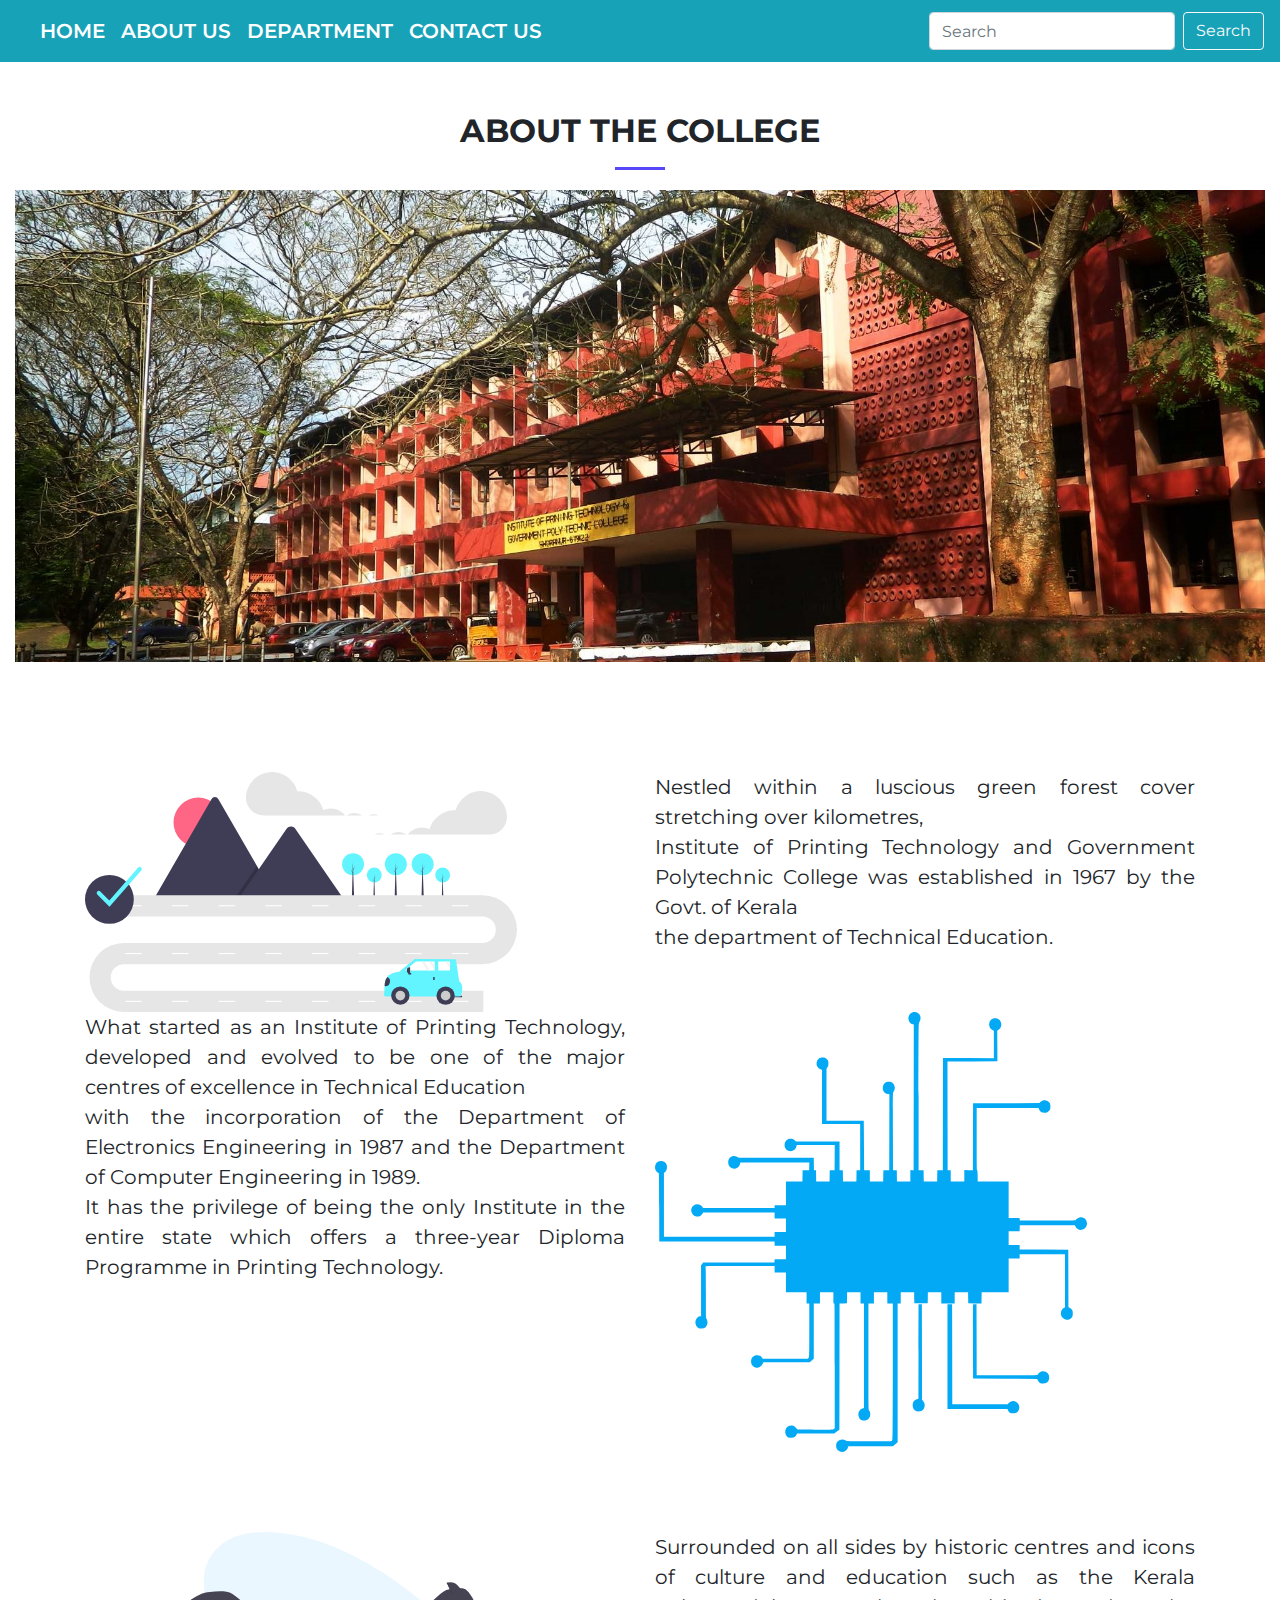
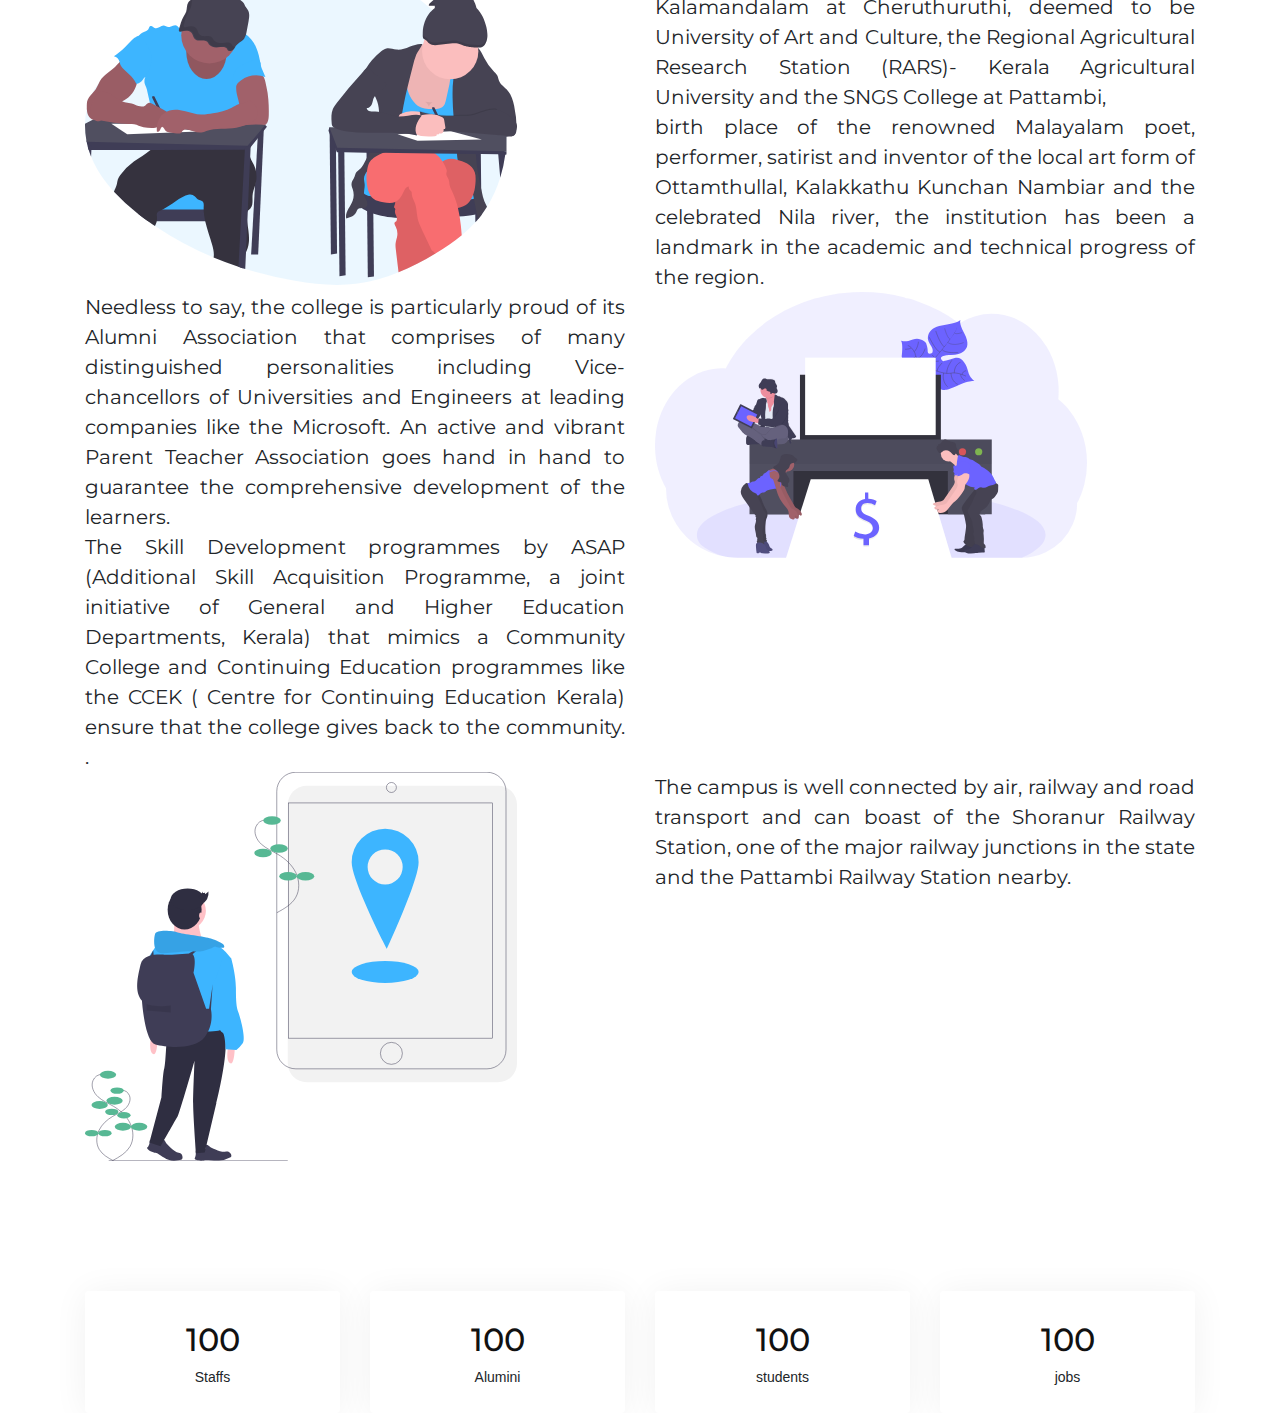
==== test.html @ ee3d0a94 "changed" ====
<!DOCTYPE html>
<html lang="en">
<head>
    <meta charset="UTF-8">
    <meta name="viewport" content="width=device-width, initial-scale=1.0">
    <title>Document</title>
    <link rel="stylesheet" href="assets/css/style.css">
    <link rel="stylesheet" href="https://cdn.jsdelivr.net/npm/bootstrap@4.5.3/dist/css/bootstrap.min.css">

</head>
<body>
    <nav  class="navbar sticky-top navbar-expand-lg navbar-dark">
        <a class="navbar-brand" href="#"><img src="assetS/img/ipt(1)(1).png" alt=""></a>
        <button class="navbar-toggler" type="button" data-toggle="collapse" data-target="#navbarSupportedContent"
            aria-controls="navbarSupportedContent" aria-expanded="false" aria-label="Toggle navigation">
            <span class="navbar-toggler-icon"></span>
        </button>

        <div class="collapse navbar-collapse" id="navbarSupportedContent">
            <ul class="navbar-nav mr-auto">
                <li class="nav-item active">
                    <a class="nav-link" href="#">Home <span class="sr-only">(current)</span></a>
                </li>
                <li class="nav-item">
                    <a class="nav-link" href="#about">About us</a>
                </li>

                <li class="nav-item">
                    <a class="nav-link" href="#departments">Department</a>
                </li>

                <li class="nav-item">
                    <a class="nav-link" href="#contact">Contact us</a>
                </li>
                
            </ul>
            <form class="form-inline my-2 my-lg-0">
                <input class="form-control mr-sm-2" type="search" placeholder="Search" aria-label="Search">
                <button class="btn btn-outline-light my-2 my-sm-0" type="submit">Search</button>
            </form>
        </div>
    </nav>




      <!-- ======= About Section ======= -->
    <section id="about" class="about">
       
        <div class="container-fluid">
            <div class="section-title">
                <h2>ABOUT THE COLLEGE</h2>
                <div class="img">
                 <img src="assets/img/DSCN2295-01.jpg" class="img-fluid " alt="responsive Image">
                </div>
                
            </div>
        </div>
    </section>
    <!-- End About Section -->



    <!-- ======= mission vission Section ======= -->
    <section id="mission" class="mission">
        <div class="container">
            <div class="section-title">
              </div>
            

            <div class="row">
                <div class="col-lg-6 order-1 order-lg" data-aos="zoom-in" data-aos-delay="150">
                    
                    <img src="assets/img/forest.svg" class="img-fluid" alt="">
                
                </div>
                <div class="col-lg-6 pt-4 pt-lg-0 order-2 order-lg-1 content" data-aos="fade-right">
                    
                    <p style="font-size: 20px; text-align: justify;">
                        Nestled within a luscious green forest cover stretching over kilometres,<br>
                         Institute of Printing Technology and Government Polytechnic College was established in 1967 by the Govt. of Kerala<br>
                          the department of Technical Education. 
                    </p>
                    <!-- <a href="#" class="read-more">Read More <i class="icofont-long-arrow-right"></i></a> -->
                </div>
            </div>

            <div class="row">
                <div class="col-lg-6 order-1 order-lg-2" data-aos="zoom-in" data-aos-delay="150">
                    
                    <img src="assets/img/technology.svg" class="img-fluid" alt="">
                
                </div>
                <div class="col-lg-6 pt-4 pt-lg-0 order-2 order-lg-1 content" data-aos="fade-right">
                    
                    <p class="missionpoint" style="font-size: 20px; text-align: justify;">
                        What started as an Institute of Printing Technology, developed and evolved to be one of the major centres of excellence in Technical Education <br>
                        with the incorporation of the Department of Electronics Engineering in 1987 and the Department of Computer Engineering in 1989.<br>
                         It has the privilege of being the only Institute in the entire state which offers a three-year Diploma Programme in Printing Technology. 
                    <!-- <a href="#" class="read-more">Read More <i class="icofont-long-arrow-right"></i></a> -->
                </div>
            </div>

        </div>


         <section id="mission" class="about">
            <div class="container">
                <div class="section-title">
                  </div>
                 
    
                <div class="row">
                    <div class="col-lg-6 order-1 order-lg" data-aos="zoom-in" data-aos-delay="150">
                        <img src="assets/img/study.svg" class="img-fluid" alt="">
                    </div>
                    <div class="col-lg-6 pt-4 pt-lg-0 order-2 order-lg-1 content" data-aos="fade-right">
                        
                        <p style="font-size: 20px; text-align: justify;">
                        Surrounded on all sides by historic centres and icons of culture and education such as the Kerala Kalamandalam at Cheruthuruthi, deemed to be University of Art and Culture, the Regional Agricultural Research Station (RARS)- Kerala Agricultural University and the SNGS College at Pattambi,
                         <br> birth place of the renowned Malayalam poet, performer, satirist and inventor of the local art form of Ottamthullal, Kalakkathu Kunchan Nambiar and the celebrated Nila river, the institution has been a landmark in the academic and technical progress of the region. 

                        </p>
                        <!-- <a href="#" class="read-more">Read More <i class="icofont-long-arrow-right"></i></a> -->
                    </div>
                </div>
    
                <div class="row">
                    <div class="col-lg-6 order-1 order-lg-2" data-aos="zoom-in" data-aos-delay="150">
                        <img src="assets/img/PRINTING.svg" class="img-fluid" alt="">
                    </div>
                    <div class="col-lg-6 pt-4 pt-lg-0 order-2 order-lg-1 content" data-aos="fade-right">
                        
                        <p class="missionpoint" style="font-size: 20px; text-align: justify;">
                            Needless to say, the college is particularly proud of its Alumni Association that comprises of many distinguished personalities including Vice-chancellors of Universities and Engineers at leading companies like the Microsoft. An active and vibrant Parent Teacher Association goes hand in hand to guarantee the comprehensive development of the learners.<br> The Skill Development programmes by ASAP (Additional Skill Acquisition Programme, a joint initiative of General and Higher Education Departments, Kerala) that mimics a Community College and Continuing Education programmes like the CCEK ( Centre for Continuing Education Kerala) ensure that the college gives back to the community.
                            . 
                        <!-- <a href="#" class="read-more">Read More <i class="icofont-long-arrow-right"></i></a> -->
                    </div>
                </div>

                
                <div class="row">
                    <div class="col-lg-6 order-1 order-lg" data-aos="zoom-in" data-aos-delay="150">
                        <img src="assets/img/travel.svg" class="img-fluid" alt="">

                    </div>
                    <div class="col-lg-6 pt-4 pt-lg-0 order-2 order-lg-1 content" data-aos="fade-right">
                        
                        <p style="font-size: 20px; text-align: justify;">
                            The campus is well connected by air, railway and road transport and can boast of the Shoranur Railway Station, one of the major railway junctions in the state and the Pattambi Railway Station nearby.</p>

                        </p>
                        <!-- <a href="#" class="read-more">Read More <i class="icofont-long-arrow-right"></i></a> -->
                    </div>
    
            </div>

            <div class="row">
               
            </div>


        </section>
    <section id="counts" class="counts">
        <div class="container" data-aos="fade-up">
  
          <div class="row">
  
            <div class="col-lg-3 col-md-6">
              <div class="count-box">
               
                <span data-toggle="counter-up"><h2 class="counterup">100</h2></span>
                <p>Staffs </p>
              </div>
            </div>
  
            <div class="col-lg-3 col-md-6 mt-5 mt-md-0">
              <div class="count-box">
                
                <span data-toggle="counter-up"><h2 class="counterup">100</h2></span>
                <p>Alumini</p>
              </div>
            </div>
  
            <div class="col-lg-3 col-md-6 mt-5 mt-lg-0">
              <div class="count-box">
                
                <span data-toggle="counter-up"><h2 class="counterup">100</h2></span>
                <p>students</p>
              </div>
            </div>
  
            <div class="col-lg-3 col-md-6 mt-5 mt-lg-0">
              <div class="count-box">
                
                <span data-toggle="counter-up"><h2 class="counterup">100</h2></span>
                <p>jobs</p>
              </div>
            </div>
  
          </div>
  
        </div>
      </section>
</body>
<script src="https://code.jquery.com/jquery-3.5.1.slim.min.js"></script>
<script src="https://cdn.jsdelivr.net/npm/bootstrap@4.5.3/dist/js/bootstrap.bundle.min.js"></script>
<script type="text/javascript" src="assets/js/counter.js"></script>
<script src="https://ajax.googleapis.com/ajax/libs/jquery/3.5.1/jquery.min.js"></script>
<script src="https://cdnjs.cloudflare.com/ajax/libs/waypoints/4.0.1/jquery.waypoints.min.js" integrity="sha512-CEiA+78TpP9KAIPzqBvxUv8hy41jyI3f2uHi7DGp/Y/Ka973qgSdybNegWFciqh6GrN2UePx2KkflnQUbUhNIA==" crossorigin="anonymous"></script>
<script src="https://cdnjs.cloudflare.com/ajax/libs/Counter-Up/1.0.0/jquery.counterup.js" integrity="sha512-+/4Q+xH9jXbMNJzNt2eMrYv/Zs2rzr4Bu2thfvzlshZBvH1g+VGP55W8b6xfku0c0KknE7qlbBPhDPrHFbgK4g==" crossorigin="anonymous"></script>


<script>
$('.counterup').counterUp({
    delay: 10,
    time: 1000
});
</script>

</html>
---- assets/css/style.css ----
@import url("https://fonts.googleapis.com/css2?family=Poppins:wght@300;400;500;600;700;800;900&display=swap");
@import url('https://fonts.googleapis.com/css2?family=Montserrat&display=swap');

* {
  margin: 0;
  padding: 0;
  box-sizing: border-box;
  /* font-family: "Poppins", sans-serif; */
  font-family: montserrat;
  
}
html {
  scroll-behavior: smooth;
}
.section-title {
  text-align: center;
  padding-bottom: 30px;
}

.section-title h2 {
  font-size: 32px;
  font-weight: bold;
  text-transform: uppercase;
  margin-bottom: 20px;
  padding-bottom: 20px;
  position: relative;
}

.section-title h2::after {
  content: "";
  position: absolute;
  display: block;
  width: 50px;
  height: 3px;
  background: #5846f9;
  bottom: 0;
  left: calc(50% - 25px);
}

.section-title p {
  margin-bottom: 0;
  font-size: 18px;
}

/* nav start */
nav .navbar-brand image {
  color: #fff;
}
nav{
  /* background: #2676a7; */
  background-color: #17A2B8;
}
.navbar .navbar-collapse .navbar-nav .nav-item .nav-link {
  font-size: 20px;
  text-transform: uppercase;
  color: #fff;
  font-weight: 600;
}
.navbar .navbar-collapse .navbar-nav .nav-item .nav-link:hover {
  font-weight: 600;
  text-transform: capitalize;
  text-shadow: rgba(0, 0, 0, 0.671);
}

/* nav end */


.main h2 {
  margin: 0;
  padding: 0;
  font-size: 5rem;
  color: antiquewhite;
  text-align: center;
  text-transform: uppercase;
  font-weight: 900;
}
.main p {
  margin-top: 1rem;
  padding: 0;
  font-size: 26px;
  color: bisque;
  padding: 2rem;
}
@media (max-width: 768px) {
  .main {
    padding: 200px 0;
  }
  .main h2 {
    font-size: 3em;
  }
  .main p {
    font-size: 15px;
    padding: 30px;
  }
}

/* ABOUT START */

.about {
  padding: 50px 0;
}

.about .content h3 {
  font-weight: 600;
  font-size: 32px;
  color:  #5846f9;
}

.about .content ul {
  list-style: none;
  padding: 0;
}

.about .content ul li {
  padding-bottom: 10px;
}

.about .content ul i {
  font-size: 20px;
  padding-right: 4px;
  color: #5846f9;
}

.about .content p:last-child {
  margin-bottom: 0;
}
.img{
    display: flex;
    
}



/* ABOUT END */



/* mission and vision start */
.missionpoint i {
  font-size: 22px;
  color: blue;
  font-weight: 900;
  text-align: justify;
}

  

/* mission and vision end */

/*  message start */
.hodmsg {
  text-align: justify;
}
.mission .img-fluid{
  max-width: 80%;
}

/* msg end */

/* staff section start*/

 .teamhed {
  position: relative;
  padding-top: 20px;
  text-align: center;
  
  margin: 10px 0;
}
.teamhed::after {
  content: "";
  position: absolute;
  width: 20%;
  height: 2px;
  bottom: -10px;
  left: 50px;
  transform: translateX(-50);
  background-image: linear-gradient(to left transperent 5%, red);
}
.teamrow {
  padding: 40px 0;
  max-width: 1440px;
  margin: 0 auto;
  display: flex;
  justify-content: center;
  flex-wrap: wrap;
}
.teammbr {
  flex: 1 1 250px;
  max-width: 600px;
  padding: 20px 10px;
  margin: 20px;
  text-align: center;
  transition: all 0.3s;
  cursor: pointer;
  border-radius: 10x;
  color: black;
}
.teammbr:hover {
  box-shadow: 0 0 20px rgba(0, 0, 0, 0.1);
  transform: translateY(10px);
}
.tmimg{
  display: block;
  width: 140px;
  height: 140px;
  border-radius: 50%;
  margin: 0 auto;
  object-fit: cover;
  border: 2px solid #00000000;
}
.teammbr h2 {
  text-transform: uppercase;
  margin: 15px 0;
  font-size: 24px;
  color: #2676a7;
} 

/* staff section end */


/* counter start */

/* .counters {
	background: #17A2B8;
	color: #fff;
	padding: 40px 20px;
	border-top: 3px lightskyblue solid;
}

.counters .container {
	display: grid;
	grid-template-columns: repeat(4, 1fr);
	grid-gap: 30px;
	text-align: center;
}

.counters i {
	color: lightskyblue;
	margin-bottom: 5px;
}

.counters .counter {
	font-size: 45px;
	margin: 10px 0;
} */


.counts {
  padding-top: 80px;
}

.counts .count-box {
  padding: 30px 30px 25px 30px;
  width: 100%;
  position: relative;
  text-align: center;
  box-shadow: 0px 2px 35px rgba(0, 0, 0, 0.06);
  border-radius: 4px;
}

.counts .count-box i {
  position: absolute;
  top: -27px;
  left: 50%;
  transform: translateX(-50%);
  font-size: 24px;
  background: #fff;
  padding: 12px;
  color: #e03a3c;
  border-radius: 50px;
  border: 2px solid #fff;
  box-shadow: 0px 2px 25px rgba(0, 0, 0, 0.1);
}

.counts .count-box span {
  font-size: 36px;
  display: block;
  font-weight: 700;
  color: #111111;
}

.counts .count-box p {
  padding: 0;
  margin: 0;
  font-family: "Raleway", sans-serif;
  font-size: 14px;
}

@media (max-width: 700px) {
	.counters .container {
		grid-template-columns: repeat(2, 1fr);
	}

	.counters .container > div:nth-of-type(1),
	.counters .container > div:nth-of-type(2) {
		border-bottom: 1px lightskyblue solid;
		padding-bottom: 20px;
	}
}
/* counnter end */



/* footer start */
footer {
  color: #fff;
  padding: 20px;
  background-color: #17A2B8;
}
footer .fcontent {
  padding: 3rem;
}
footer .social {
  color: #fff;
  padding: 0.6rem;
  /* background: #007dff; */
  border-radius: 40%;
  margin-right: 10px;
  align-items: center;
  text-align: center;
  opacity: 0.8;
}
footer .social:hover {
  opacity: 1;
  color: #fff;
}
footer .social i {
  opacity: 0.9;
  align-items: center;
}
footer .social i:hover {
  opacity: 1;
}
footer .copy a {
  color: #fff;
  opacity: 0.5;
}
#insta {
  background: radial-gradient(
    circle at 30% 107%,
    #fdf497 0%,
    #fdf497 5%,
    #fd5949 45%,
    #d6249f 60%,
    #285aeb 90%
  );
  background: -webkit-radial-gradient(
    circle at 30% 107%,
    #fdf497 0%,
    #fdf497 5%,
    #fd5949 45%,
    #d6249f 60%,
    #285aeb 90%
  );
}
#fb {
  background: blue;
}
#youtube {
  background: #c4302b;
}
#mail {
  background: conic-gradient(
      from -45deg,
      #ea4335 110deg,
      #4285f4 90deg 180deg,
      #34a853 180deg 270deg,
      #fbbc05 270deg
    )
    73% 55%/150% 150% no-repeat;
}
footer .copy a:hover {
  opacity: 1;
  text-decoration: none;
}
footer .footer2 p {
  text-transform: capitalize;
  padding-bottom: 5px;
}
footer .footer-copyright {
  background: rgba(0, 0, 0, 0.198);
}

/* footer end */
.top-link {
  transition: all 0.25s ease-in-out;
  position: fixed;
  bottom: 0;
  right: 0;
  display: inline-flex;
  cursor: pointer;
  align-items: center;
  justify-content: center;
  margin: 0 3em 3em 0;
  border-radius: 50%;
  padding: 0.25rem;
  width: 50px;
  height: 50px;
}
.top-link img {
  width: 60px;
  height: 60px;
  position: fixed;
  transition: all 0.25s ease-in-out;
  /* background: #087afc; */
  border-radius: 30px;
  padding: 15px;
  padding-top: 16px;
  scroll-behavior: smooth;
  transform: 2s;
  opacity: 0.8;
  right: 40px;
  bottom: 40px;
  cursor: pointer;
  box-shadow: -1px 10px 40px -12px rgba(0, 0, 0, 0.849);
}
.top-link img:hover {
  opacity: 1;
}
@media (max-width: 768px) {
  .top-link {
    width: 40px;
    height: 40px;
  }
  .top-link img {
    width: 40px;
    height: 40px;
  }
  .main p {
    font-size: 15px;
    padding: 30px;
  }
}
/* footer .bootmlogo{
  width: 50px;
} */
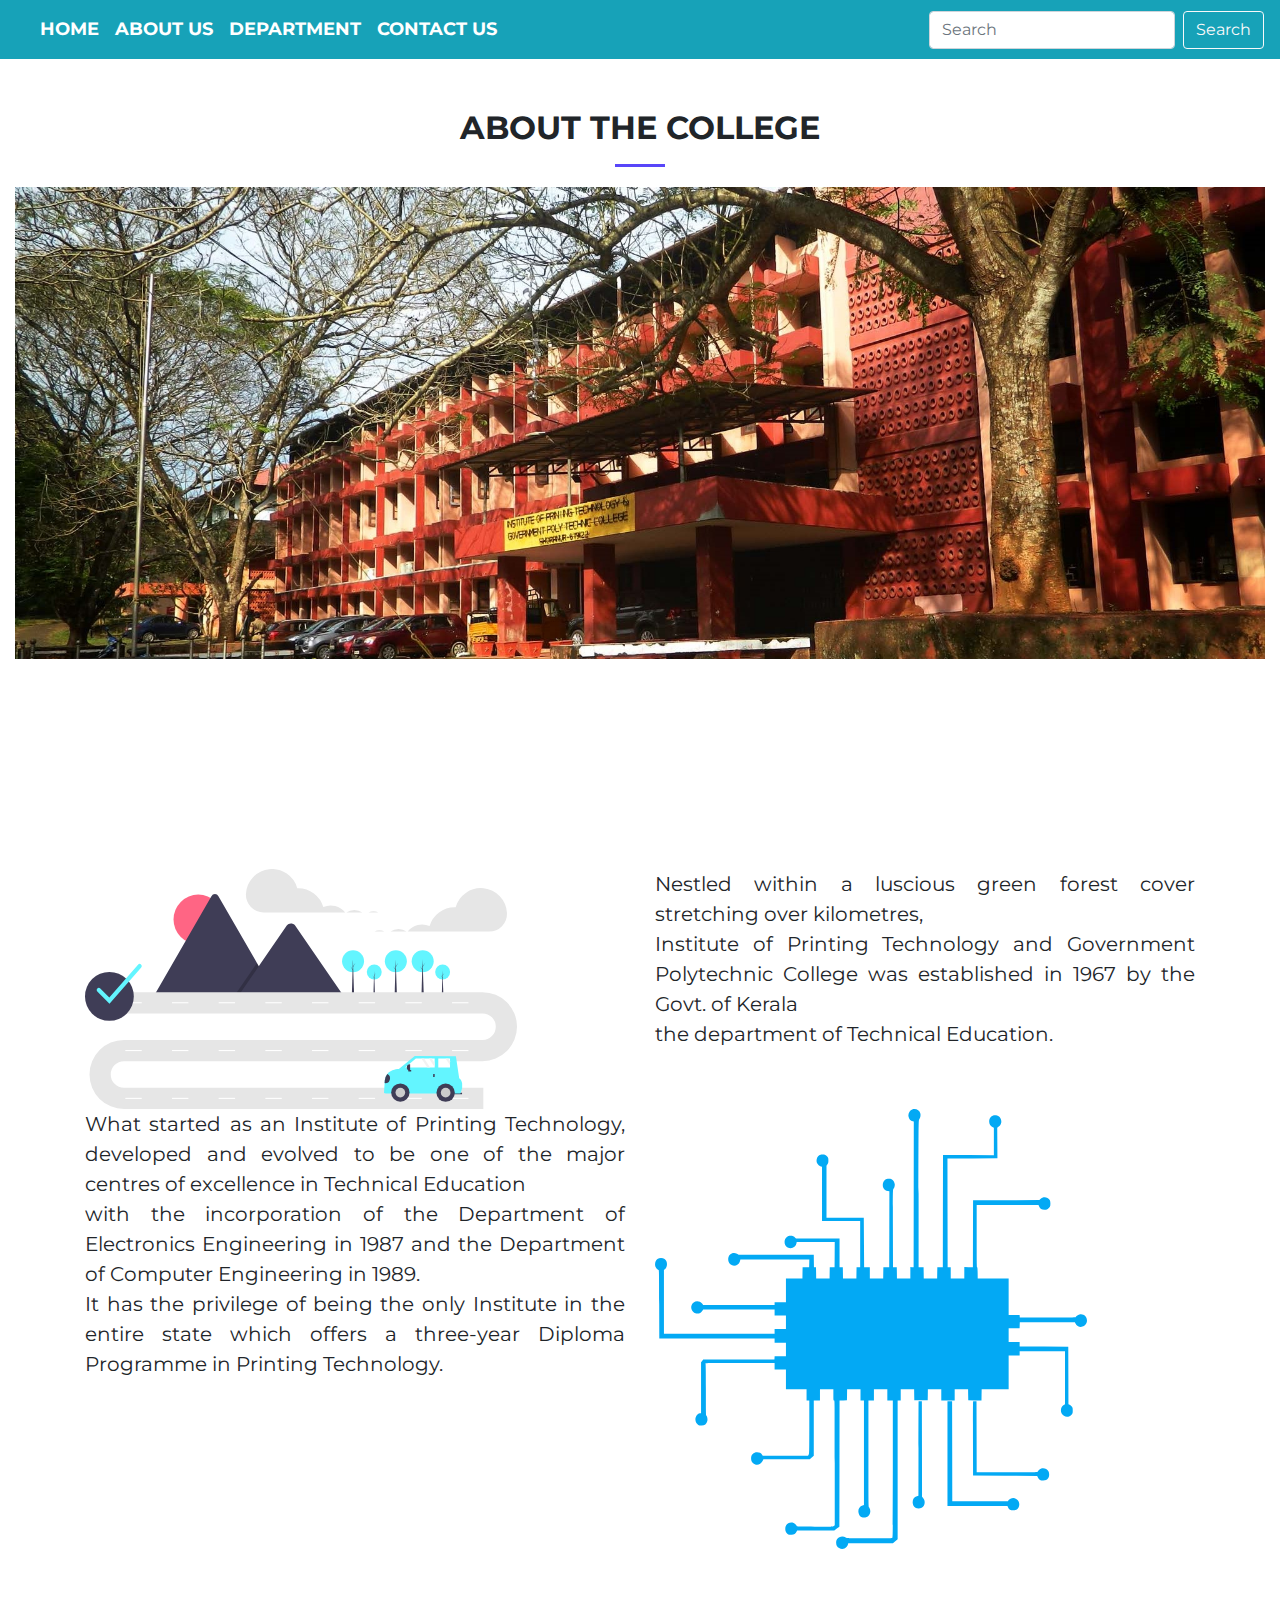
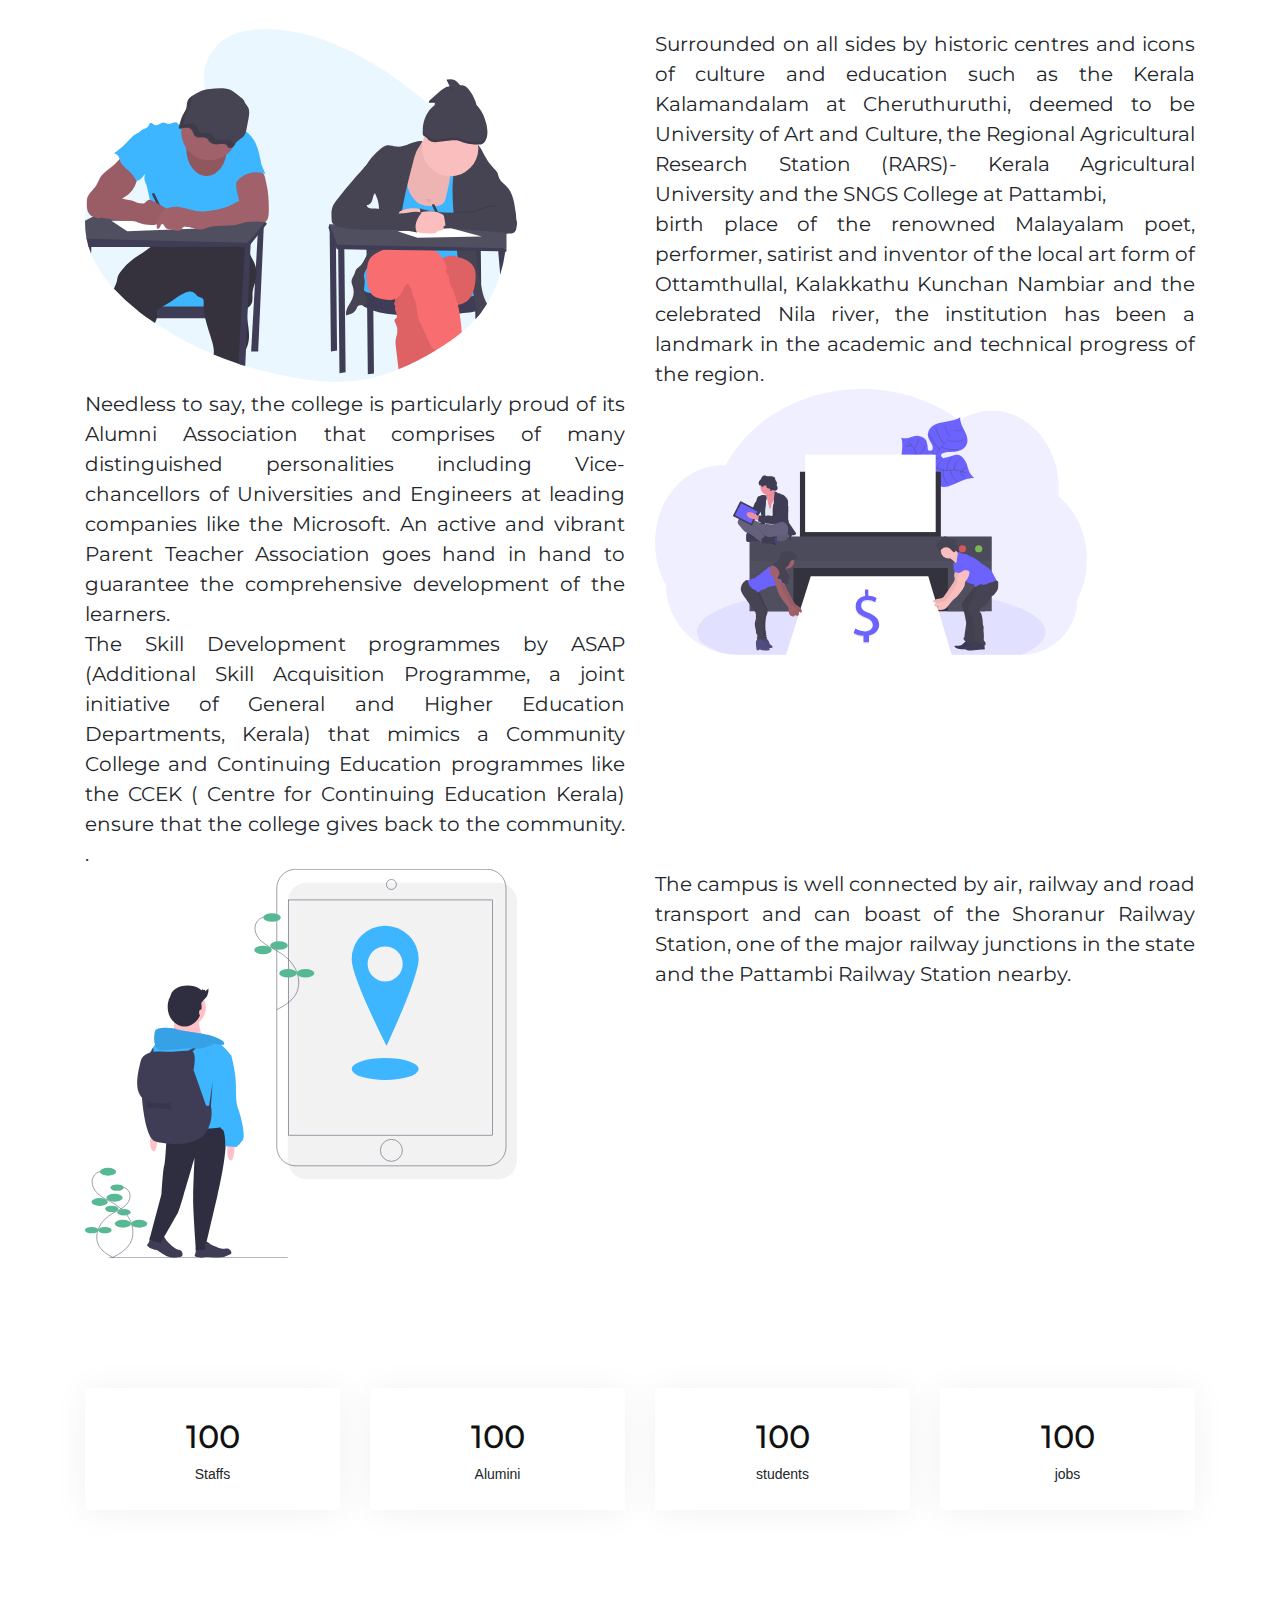
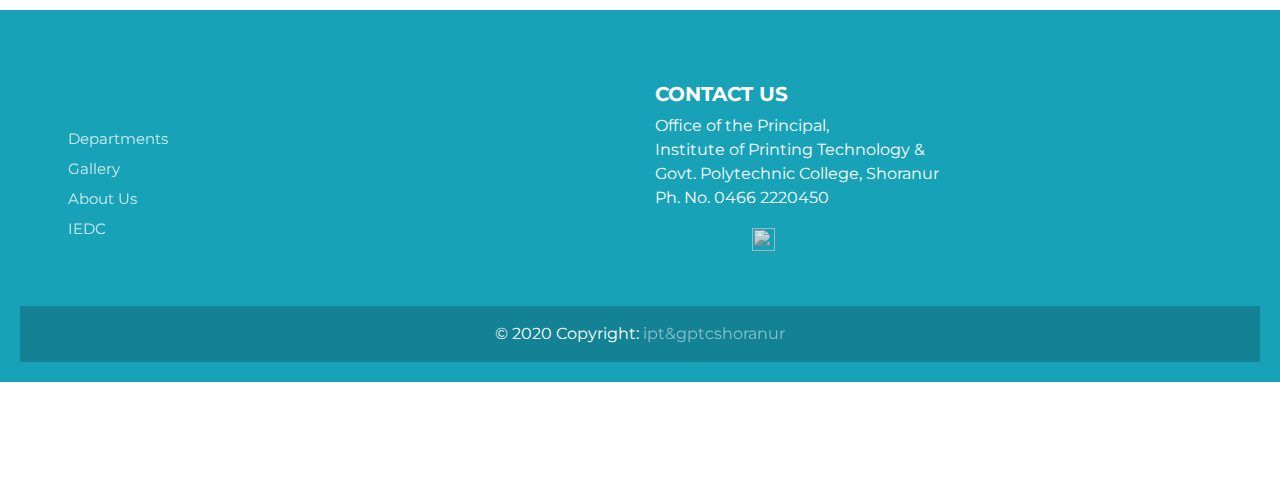
==== commit 3af6553a: "new repo" ====
--- a/test.html
+++ b/test.html
@@ -202,6 +202,96 @@
   
         </div>
       </section>
+      <!-- footer section start -->
+
+        <!-- Footer -->
+
+        <footer class="page-footer font-small  pt-4">
+
+            <!-- Footer Text -->
+            <div class="container-fluid text-center text-md-left fcontent">
+  
+                <!-- Grid row -->
+                <div class="row">
+  
+                    <!-- Grid column -->
+                    <div class="col-md-6 mt-md-0 mt-3">
+  
+                        <!-- Content -->
+                        <img class="bootmlogo" src="assent/images/logos/ipt(1)(1).png" alt="">
+                        <!-- <h5 class="text-uppercase font-weight-bold">IPT & GPTC <br> SHORANUR</h5> -->
+                        <p style="word-break: break-all;"> </p>
+                        <p class="missionpoint" style="font-size: 20px; word-break: break-all;">
+                           <a class="quicklink" href=""><i class="icofont-long-arrow-right"></i>Departments</a> <br>
+  
+                            <a class="quicklink" href="gallery.html"><i class="icofont-long-arrow-right"></i>Gallery</a><br>
+  
+                            <a class="quicklink" href=""><i class="icofont-long-arrow-right"></i>About Us</a> <br>
+                            <a class="quicklink" href="iedc.html"><i class="icofont-long-arrow-right"></i>IEDC</a>
+                        </p>
+  
+  
+                    </div>
+                    <!-- Grid column -->
+  
+                    <hr class="clearfix w-100 d-md-none pb-3">
+  
+                    <!-- Grid column -->
+                    <div class="col-md-6 mb-md-0 mb-3">
+  
+                        <!-- Content -->
+                        <h5 class=" footer2 text-uppercase font-weight-bold">Contact US</h5>
+                        <p style="word-break: break-all;">
+                            Office of the Principal,<br>
+                            Institute of Printing Technology &<br>
+                            Govt. Polytechnic College, Shoranur<br>
+                            Ph. No. 0466 2220450</p>
+                        <!-- Facebook -->
+                        <a id="fb" class="fb-ic social" target="_blank" href="https://www.facebook.com/iptgpc/">
+                            <i class="icofont-facebook"></i>
+                        </a>
+                        <!-- instagram -->
+                        <a id="insta" class="ins-ic social" target="_blank" href="http://www.instagram.com/ipt_gptc">
+                            <i class="icofont-instagram"></i>
+                        </a>
+                        <!-- youtube -->
+                        <a id="youtube" class="ins-ic social" target="_blank"
+                            href="http://www.youtube.com/c/iptgptcshoranurvideos">
+                            <i class="icofont-youtube-play"></i>
+                        </a>
+                        <!-- email -->
+                        <a id="mail" class="ins-ic social" target="_blank" href="mailto:polyshoranur@gmail.com">
+                            <img src="assent/images/logos/icons8-gmail-48.png" alt="">
+                        </a>
+                        <!--Pinterest-->
+                        <!-- <a class="pin-ic">f
+            <i class="fab fa-pinterest fa-lg white-text fa-2x"> </i>
+          </a> -->
+  
+                    </div>
+                    <!-- Grid column -->
+  
+                </div>
+                <!-- Grid row -->
+  
+            </div>
+            <!-- Footer Text -->
+  
+            <!-- Copyright -->
+            <div class="footer-copyright copy text-center py-3">© 2020 Copyright:
+                <a href="#"> ipt&gptcshoranur</a>
+            </div>
+            <!-- Copyright -->
+  
+  
+        </footer>
+        <div id="go-top">
+  
+            <i class="icofont-stylish-up"></i>
+        </div>
+  
+        <!-- Footer -->
+        <!-- footer section end -->
 </body>
 <script src="https://code.jquery.com/jquery-3.5.1.slim.min.js"></script>
 <script src="https://cdn.jsdelivr.net/npm/bootstrap@4.5.3/dist/js/bootstrap.bundle.min.js"></script>
--- a/assets/css/style.css
+++ b/assets/css/style.css
@@ -1,248 +1,6 @@
 @import url("https://fonts.googleapis.com/css2?family=Poppins:wght@300;400;500;600;700;800;900&display=swap");
 @import url('https://fonts.googleapis.com/css2?family=Montserrat&display=swap');
 
-* {
-  margin: 0;
-  padding: 0;
-  box-sizing: border-box;
-  /* font-family: "Poppins", sans-serif; */
-  font-family: montserrat;
-  
-}
-html {
-  scroll-behavior: smooth;
-}
-.section-title {
-  text-align: center;
-  padding-bottom: 30px;
-}
-
-.section-title h2 {
-  font-size: 32px;
-  font-weight: bold;
-  text-transform: uppercase;
-  margin-bottom: 20px;
-  padding-bottom: 20px;
-  position: relative;
-}
-
-.section-title h2::after {
-  content: "";
-  position: absolute;
-  display: block;
-  width: 50px;
-  height: 3px;
-  background: #5846f9;
-  bottom: 0;
-  left: calc(50% - 25px);
-}
-
-.section-title p {
-  margin-bottom: 0;
-  font-size: 18px;
-}
-
-/* nav start */
-nav .navbar-brand image {
-  color: #fff;
-}
-nav{
-  /* background: #2676a7; */
-  background-color: #17A2B8;
-}
-.navbar .navbar-collapse .navbar-nav .nav-item .nav-link {
-  font-size: 20px;
-  text-transform: uppercase;
-  color: #fff;
-  font-weight: 600;
-}
-.navbar .navbar-collapse .navbar-nav .nav-item .nav-link:hover {
-  font-weight: 600;
-  text-transform: capitalize;
-  text-shadow: rgba(0, 0, 0, 0.671);
-}
-
-/* nav end */
-
-
-.main h2 {
-  margin: 0;
-  padding: 0;
-  font-size: 5rem;
-  color: antiquewhite;
-  text-align: center;
-  text-transform: uppercase;
-  font-weight: 900;
-}
-.main p {
-  margin-top: 1rem;
-  padding: 0;
-  font-size: 26px;
-  color: bisque;
-  padding: 2rem;
-}
-@media (max-width: 768px) {
-  .main {
-    padding: 200px 0;
-  }
-  .main h2 {
-    font-size: 3em;
-  }
-  .main p {
-    font-size: 15px;
-    padding: 30px;
-  }
-}
-
-/* ABOUT START */
-
-.about {
-  padding: 50px 0;
-}
-
-.about .content h3 {
-  font-weight: 600;
-  font-size: 32px;
-  color:  #5846f9;
-}
-
-.about .content ul {
-  list-style: none;
-  padding: 0;
-}
-
-.about .content ul li {
-  padding-bottom: 10px;
-}
-
-.about .content ul i {
-  font-size: 20px;
-  padding-right: 4px;
-  color: #5846f9;
-}
-
-.about .content p:last-child {
-  margin-bottom: 0;
-}
-.img{
-    display: flex;
-    
-}
-
-
-
-/* ABOUT END */
-
-
-
-/* mission and vision start */
-.missionpoint i {
-  font-size: 22px;
-  color: blue;
-  font-weight: 900;
-  text-align: justify;
-}
-
-  
-
-/* mission and vision end */
-
-/*  message start */
-.hodmsg {
-  text-align: justify;
-}
-.mission .img-fluid{
-  max-width: 80%;
-}
-
-/* msg end */
-
-/* staff section start*/
-
- .teamhed {
-  position: relative;
-  padding-top: 20px;
-  text-align: center;
-  
-  margin: 10px 0;
-}
-.teamhed::after {
-  content: "";
-  position: absolute;
-  width: 20%;
-  height: 2px;
-  bottom: -10px;
-  left: 50px;
-  transform: translateX(-50);
-  background-image: linear-gradient(to left transperent 5%, red);
-}
-.teamrow {
-  padding: 40px 0;
-  max-width: 1440px;
-  margin: 0 auto;
-  display: flex;
-  justify-content: center;
-  flex-wrap: wrap;
-}
-.teammbr {
-  flex: 1 1 250px;
-  max-width: 600px;
-  padding: 20px 10px;
-  margin: 20px;
-  text-align: center;
-  transition: all 0.3s;
-  cursor: pointer;
-  border-radius: 10x;
-  color: black;
-}
-.teammbr:hover {
-  box-shadow: 0 0 20px rgba(0, 0, 0, 0.1);
-  transform: translateY(10px);
-}
-.tmimg{
-  display: block;
-  width: 140px;
-  height: 140px;
-  border-radius: 50%;
-  margin: 0 auto;
-  object-fit: cover;
-  border: 2px solid #00000000;
-}
-.teammbr h2 {
-  text-transform: uppercase;
-  margin: 15px 0;
-  font-size: 24px;
-  color: #2676a7;
-} 
-
-/* staff section end */
-
-
-/* counter start */
-
-/* .counters {
-	background: #17A2B8;
-	color: #fff;
-	padding: 40px 20px;
-	border-top: 3px lightskyblue solid;
-}
-
-.counters .container {
-	display: grid;
-	grid-template-columns: repeat(4, 1fr);
-	grid-gap: 30px;
-	text-align: center;
-}
-
-.counters i {
-	color: lightskyblue;
-	margin-bottom: 5px;
-}
-
-.counters .counter {
-	font-size: 45px;
-	margin: 10px 0;
-} */
 
 
 .counts {
@@ -301,11 +59,475 @@
 
 
 
+
+
+
+/* extra css */
+:root {
+  --theme-color: #17a2b8;;
+  --btn-clr: #17a2b8;
+}
+* {
+  margin: 0;
+  padding: 0;
+  box-sizing: border-box;
+  font-family: montserrat;
+}
+html {
+  scroll-behavior: smooth;
+}
+button {
+  background: var(--btn-clr);
+}
+.section-title {
+  text-align: center;
+  padding-bottom: 30px;
+}
+
+.section-title h2 {
+  font-size: 32px;
+  font-weight: bold;
+  text-transform: uppercase;
+  margin-bottom: 20px;
+  padding-bottom: 20px;
+  position: relative;
+}
+
+.section-title h2::after {
+  content: "";
+  position: absolute;
+  display: block;
+  width: 50px;
+  height: 3px;
+  background: #5846f9;
+  bottom: 0;
+  left: calc(50% - 25px);
+}
+
+.section-title p {
+  margin-bottom: 0;
+  font-size: 18px;
+}
+/*--------------------------------------------------------------
+# NAVBAR
+--------------------------------------------------------------*/
+
+/* nav start */
+
+nav {
+  background: var(--theme-color);
+}
+
+nav .navbar-brand image {
+  color: #fff;
+}
+
+.navbar .navbar-collapse .navbar-nav .nav-item .nav-link {
+  font-size: 18px;
+  text-transform: uppercase;
+  color: #fff;
+  font-weight: 700;
+  transition: 0.3s all ease-in-out;
+}
+.navbar .navbar-collapse .navbar-nav .nav-item .nav-link:hover {
+  text-shadow: rgba(0, 0, 0, 0.671);
+  transform: scale(1.05);
+}
+
+.dropdown-menu{
+  overflow: hidden;
+ 
+}
+.dropdown-item:hover{
+  background-color: #2676a7 !important;
+  margin-left: 2px;
+  transition: .3s all ease-in-out;
+  
+}
+/* nav end */
+
+/*--------------------------------------------------------------
+# HOME
+--------------------------------------------------------------*/
+
+#particles-js {
+  position: relative;
+  height: 100vh;
+  /* background: url(../images/sections/slider_1.jpg); */
+  background: linear-gradient(
+      45deg,
+      rgba(0, 0, 0, 0.541) 0%,
+      rgba(0, 2, 7, 0.342) 100%
+    ),
+    url("../images/sections/DSCN2295-01.jpg") center center no-repeat;
+
+  min-height: 91vh;
+  background-size: 140%;
+  background-attachment: fixed;
+  background-position: center;
+}
+
+  /* video {
+    position: absolute;
+    left: 0;
+    bottom: 0;
+    z-index: -2;
+    height: auto;
+    min-width: 100%;
+    min-height: 91vh;
+  } */
+#particles-js::after {
+  background-color: #000;
+  content: "";
+  opacity: 0.45;
+  left: 0;
+  top: 0;
+  position: absolute;
+  height: 100%;
+  width: 100%;
+  z-index: -1;
+}
+.main h2 {
+  margin: 0;
+  padding: 0;
+  font-size: 5rem;
+  color: antiquewhite;
+  text-align: center;
+  text-transform: uppercase;
+  font-weight: 900;
+}
+.main p {
+  margin-top: 1rem;
+  padding: 0;
+  font-size: 26px;
+  color: bisque;
+  padding: 2rem;
+}
+@media (max-width: 768px) {
+  .main {
+    padding: 200px 0;
+  }
+  .main h2 {
+    font-size: 3em;
+  }
+  .main p {
+    font-size: 15px;
+    padding: 30px;
+  }
+}
+@media (max-width:1025px){
+  #particles-js{
+    background-size:200% !important; 
+    overflow: hidden;
+  }
+}
+
+@media (max-width:725px){
+  #particles-js{
+    background-size:300% !important; 
+    overflow: hidden;
+  }
+}
+
+/*--------------------------------------------------------------
+# ABOUT
+--------------------------------------------------------------*/
+
+/* ABOUT START */
+
+.about {
+  padding: 50px 0;
+}
+
+.about .content h3 {
+  font-weight: 600;
+  font-size: 32px;
+  color: #2c4964;
+}
+
+.about .content ul {
+  list-style: none;
+  padding: 0;
+}
+
+.about .content ul li {
+  padding-bottom: 10px;
+}
+
+.about .content ul i {
+  font-size: 20px;
+  padding-right: 4px;
+  color: #5846f9;
+}
+
+.about .content p:last-child {
+  margin-bottom: 0;
+}
+
+.about .content .read-more {
+  font-family: "Poppins", sans-serif;
+  font-weight: 500;
+  font-size: 16px;
+  letter-spacing: 1px;
+  display: inline-block;
+  padding: 10px 50px 10px 28px;
+  border-radius: 5px;
+  transition: 0.5s;
+  background: var(--theme-color);
+  color: #fff;
+  position: relative;
+}
+
+.about .content .read-more i {
+  font-size: 22px;
+  position: absolute;
+  right: 20px;
+  top: 12px;
+}
+/* ABOUT END */
+/*--------------------------------------------------------------
+# Clients
+--------------------------------------------------------------*/
+.clients {
+  padding: 15px 0;
+  text-align: center;
+}
+.clients .links {
+  display: flex;
+  flex-direction: column;
+  transition: 0.4s all ease-in-out;
+}
+
+.clients .links:hover {
+  box-shadow: 0 15px 15px rgba(112, 86, 86, 0.6);
+}
+.clients a img {
+  max-width: 75%;
+  transition: all 0.4s ease-in-out;
+  display: inline-block;
+  padding: 15px 0;
+  -webkit-filter: grayscale(50);
+  filter: grayscale(150);
+  border-radius: 40%;
+}
+
+.clients a img:hover {
+  -webkit-filter: none;
+  filter: nonie;
+  transform: scale(1.15);
+}
+
+@media (max-width: 768px) {
+  .clients a img {
+    max-width: 40%;
+  }
+}
+/* Department Start */
+
+/*--------------------------------------------------------------
+# DEPARTMENT
+--------------------------------------------------------------*/
+
+.card {
+  transition: 0.4s all ease-in-out;
+}
+.card:hover {
+  box-shadow: 0 15px 15px rgba(112, 86, 86, 0.6);
+  transform: translateY(-10px);
+  transition: 1.1s all ease-in-out;
+}
+.card .card-body p {
+  word-break: break-all;
+}
+
+@media screen and (max-width: 768px) and (orientation : landscape){
+  .card-deck{
+    display: grid;
+  }
+} 
+/* Deparment End */
+
+/*--------------------------------------------------------------
+# MISSION
+--------------------------------------------------------------*/
+
+/* mission and vision start */
+.missionpoint i {
+  font-size: 22px;
+  color: blue;
+  font-weight: 900;
+  text-align: justify;
+}
+.mission .img-fluid{
+  max-width: 80%;
+}
+
+/* mission and vision end */
+
+/*--------------------------------------------------------------
+# PRICIPAL SEC
+--------------------------------------------------------------*/
+
+/* principal message start */
+.prinmsg {
+  text-align: justify;
+}
+
+/* principal msg end */
+
+/*--------------------------------------------------------------
+# CONTACT US
+--------------------------------------------------------------*/
+
+/* Contactus started */
+
+.contact .info-box {
+  color: #444444;
+  text-align: center;
+  box-shadow: 0 0 30px rgba(214, 215, 216, 0.6);
+  padding: 20px 0 30px 0;
+  background: #fff;
+}
+
+.contact .info-box i {
+  font-size: 32px;
+  color: #5846f9;
+  border-radius: 50%;
+  padding: 8px;
+}
+
+.contact .info-box h3 {
+  font-size: 20px;
+  color: #2c4964;
+  font-weight: 700;
+  margin: 10px 0;
+}
+
+.contact .info-box p {
+  padding: 0;
+  line-height: 24px;
+  font-size: 14px;
+  margin-bottom: 0;
+}
+
+.contact .php-email-form {
+  box-shadow: 0 0 30px rgba(214, 215, 216, 0.6);
+  padding: 30px;
+  background: #fff;
+}
+
+.contact .php-email-form .validate {
+  display: none;
+  color: red;
+  margin: 0 0 15px 0;
+  font-weight: 400;
+  font-size: 13px;
+}
+
+.contact .php-email-form .error-message {
+  display: none;
+  color: #fff;
+  background: #ed3c0d;
+  text-align: left;
+  padding: 15px;
+  font-weight: 600;
+}
+
+.contact .php-email-form .error-message br + br {
+  margin-top: 25px;
+}
+
+.contact .php-email-form .sent-message {
+  display: none;
+  color: #fff;
+  background: #18d26e;
+  text-align: center;
+  padding: 15px;
+  font-weight: 600;
+}
+
+.contact .php-email-form .loading {
+  display: none;
+  background: #fff;
+  text-align: center;
+  padding: 15px;
+}
+
+.contact .php-email-form .loading:before {
+  content: "";
+  display: inline-block;
+  border-radius: 50%;
+  width: 24px;
+  height: 24px;
+  margin: 0 10px -6px 0;
+  border: 3px solid #18d26e;
+  border-top-color: #eee;
+  -webkit-animation: animate-loading 1s linear infinite;
+  animation: animate-loading 1s linear infinite;
+}
+
+.contact .php-email-form input,
+.contact .php-email-form textarea {
+  border-radius: 5px;
+  box-shadow: none;
+  font-size: 14px;
+}
+
+.contact .php-email-form input:focus,
+.contact .php-email-form textarea:focus {
+  border-color: #087afc;
+}
+
+.contact .php-email-form input {
+  padding: 20px 15px;
+}
+
+.contact .php-email-form textarea {
+  padding: 12px 15px;
+}
+
+.contact .php-email-form button[type="submit"] {
+  /* background: #2a1abe; */
+  border: 0;
+  padding: 10px 24px;
+  color: #fff;
+  transition: 0.4s;
+  border-radius: 5px;
+}
+
+@-webkit-keyframes animate-loading {
+  0% {
+    transform: rotate(0deg);
+  }
+  100% {
+    transform: rotate(360deg);
+  }
+}
+
+@keyframes animate-loading {
+  0% {
+    transform: rotate(0deg);
+  }
+  100% {
+    transform: rotate(360deg);
+  }
+}
+section {
+  padding: 100px 0;
+  overflow: hidden;
+}
+
+/* contactus end */
+
+/*--------------------------------------------------------------
+# FOOTER
+--------------------------------------------------------------*/
+
 /* footer start */
 footer {
   color: #fff;
   padding: 20px;
-  background-color: #17A2B8;
+  background: var(--theme-color);
 }
 footer .fcontent {
   padding: 3rem;
@@ -313,8 +535,7 @@
 footer .social {
   color: #fff;
   padding: 0.6rem;
-  /* background: #007dff; */
-  border-radius: 40%;
+  border-radius: 50%;
   margin-right: 10px;
   align-items: center;
   text-align: center;
@@ -335,7 +556,7 @@
   color: #fff;
   opacity: 0.5;
 }
-#insta {
+#insta:hover {
   background: radial-gradient(
     circle at 30% 107%,
     #fdf497 0%,
@@ -353,21 +574,24 @@
     #285aeb 90%
   );
 }
-#fb {
-  background: blue;
-}
-#youtube {
+#fb:hover {
+  background: #28365f;
+}
+#youtube:hover {
   background: #c4302b;
 }
-#mail {
-  background: conic-gradient(
-      from -45deg,
-      #ea4335 110deg,
-      #4285f4 90deg 180deg,
-      #34a853 180deg 270deg,
-      #fbbc05 270deg
-    )
-    73% 55%/150% 150% no-repeat;
+#mail img {
+  width: 23px;
+  height: 23px;
+  -webkit-filter: grayscale(20);
+  filter: grayscale(20);
+}
+#mail img:hover {
+  -webkit-filter: none;
+  filter: none;
+}
+#mail:hover {
+  background: white;
 }
 footer .copy a:hover {
   opacity: 1;
@@ -380,8 +604,27 @@
 footer .footer-copyright {
   background: rgba(0, 0, 0, 0.198);
 }
+.quicklink {
+ text-decoration: none;
+ color: #fff;
+ opacity: .8;
+ font-size: 15px;
+}
+.quicklink:hover {
+  text-decoration: none;
+  opacity: 1;
+  color: #fff;
+}
+.quicklink i {
+  color: #fff;
+  font-size: 15px;
+}
 
 /* footer end */
+/*--------------------------------------------------------------
+# TOP LINK
+--------------------------------------------------------------*/
+
 .top-link {
   transition: all 0.25s ease-in-out;
   position: fixed;
@@ -397,40 +640,45 @@
   width: 50px;
   height: 50px;
 }
-.top-link img {
-  width: 60px;
-  height: 60px;
+
+#go-top{
+  display: none;
+  font-size: 30px;
   position: fixed;
-  transition: all 0.25s ease-in-out;
-  /* background: #087afc; */
-  border-radius: 30px;
-  padding: 15px;
-  padding-top: 16px;
-  scroll-behavior: smooth;
-  transform: 2s;
-  opacity: 0.8;
-  right: 40px;
-  bottom: 40px;
+  bottom: 50px;
+  right: 45px;
+  border: 2px solid var(--dark-blue);
+  border-radius: 50%;
+  width: 45px;
+  background: #fff;
+  height: 45px;
+  line-height: 45px;
+  text-align: center;
   cursor: pointer;
-  box-shadow: -1px 10px 40px -12px rgba(0, 0, 0, 0.849);
-}
-.top-link img:hover {
+  color: var(--secondary);
+	box-shadow: 0px 1px 8px 0px black;
+
+ 
+  
+}
+#go-top i{
+  width: 30px;
+  height: 30px;
+  color: #17a2b8;
+}
+/*--------------------------------------------------------------
+# LOADER
+--------------------------------------------------------------*/
+
+/* preloader start */
+.loader {
+  position: fixed;
+  left: 0px;
+  top: 0px;
+  width: 100%;
+  height: 100%;
+  z-index: 9999;
+  background: url(../images/logos/805.gif) 50% 50% no-repeat white;
   opacity: 1;
 }
-@media (max-width: 768px) {
-  .top-link {
-    width: 40px;
-    height: 40px;
-  }
-  .top-link img {
-    width: 40px;
-    height: 40px;
-  }
-  .main p {
-    font-size: 15px;
-    padding: 30px;
-  }
-}
-/* footer .bootmlogo{
-  width: 50px;
-} */
+/* preloader */